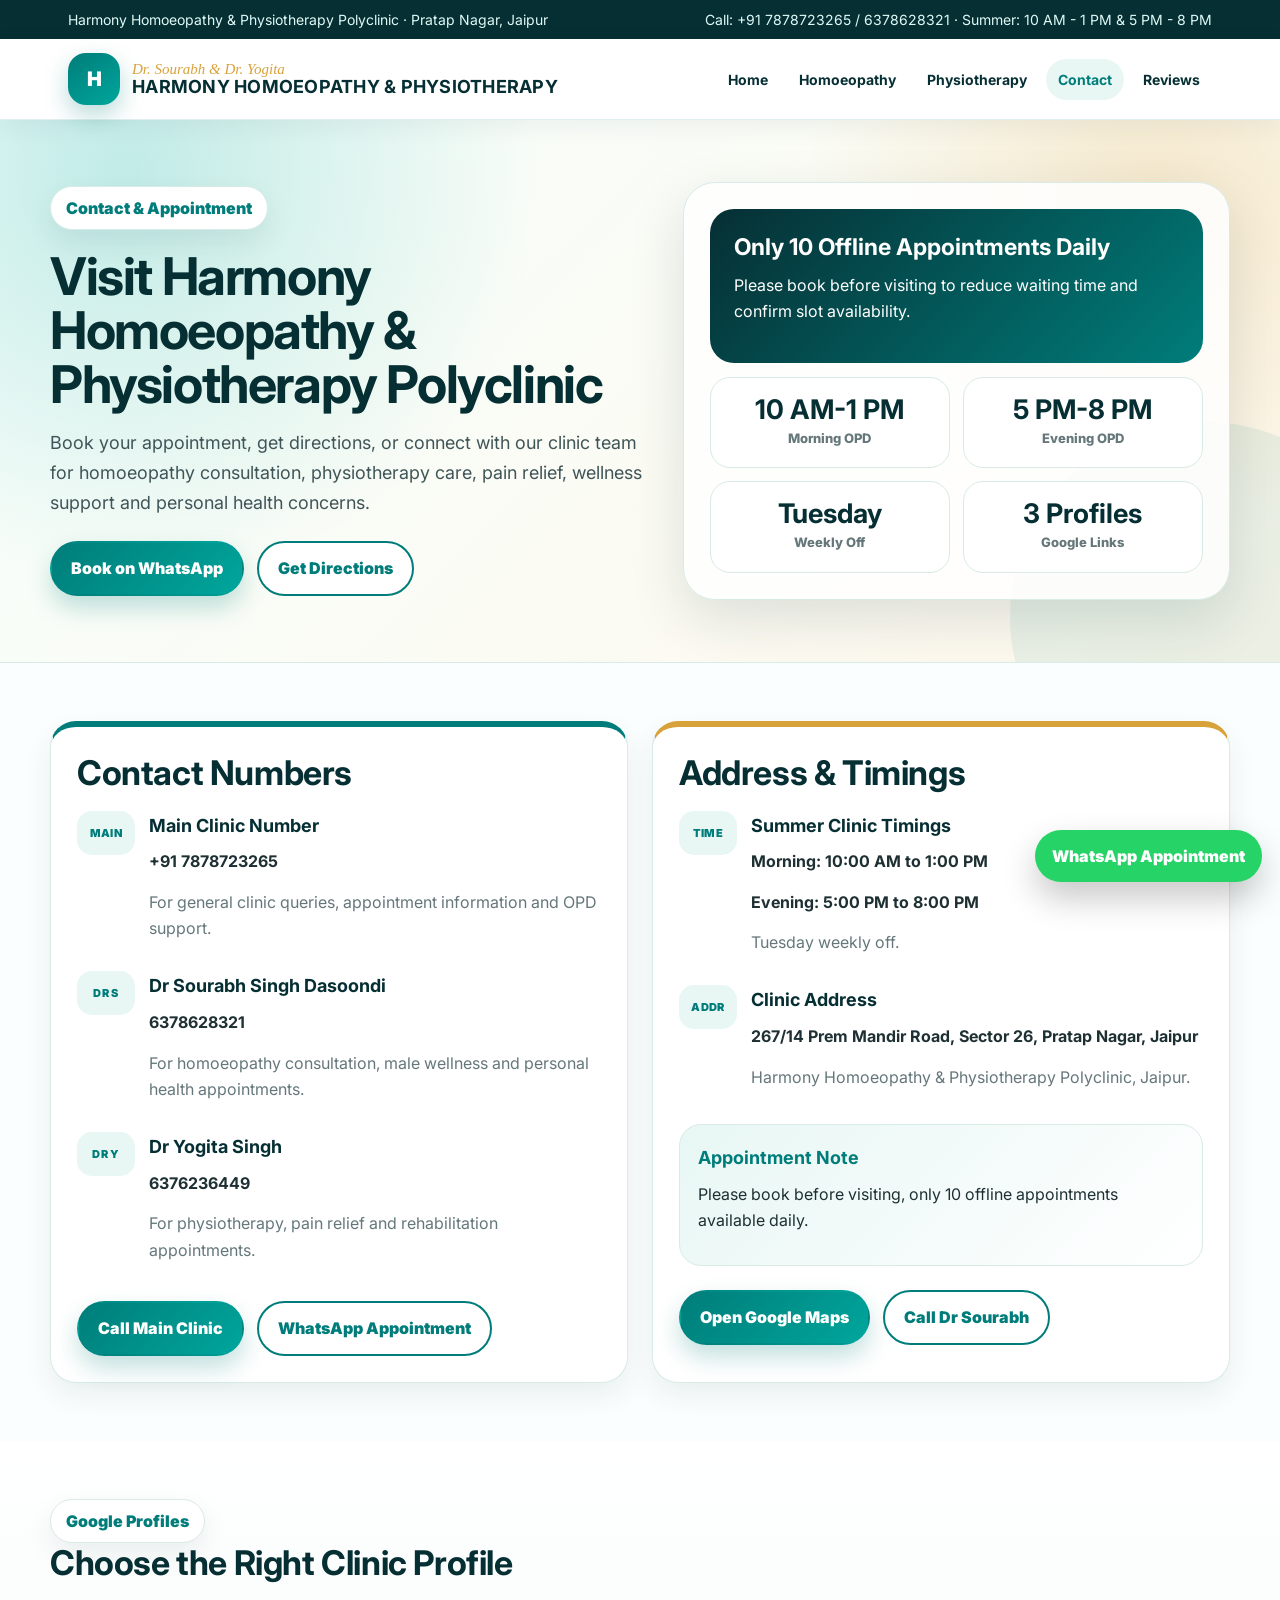
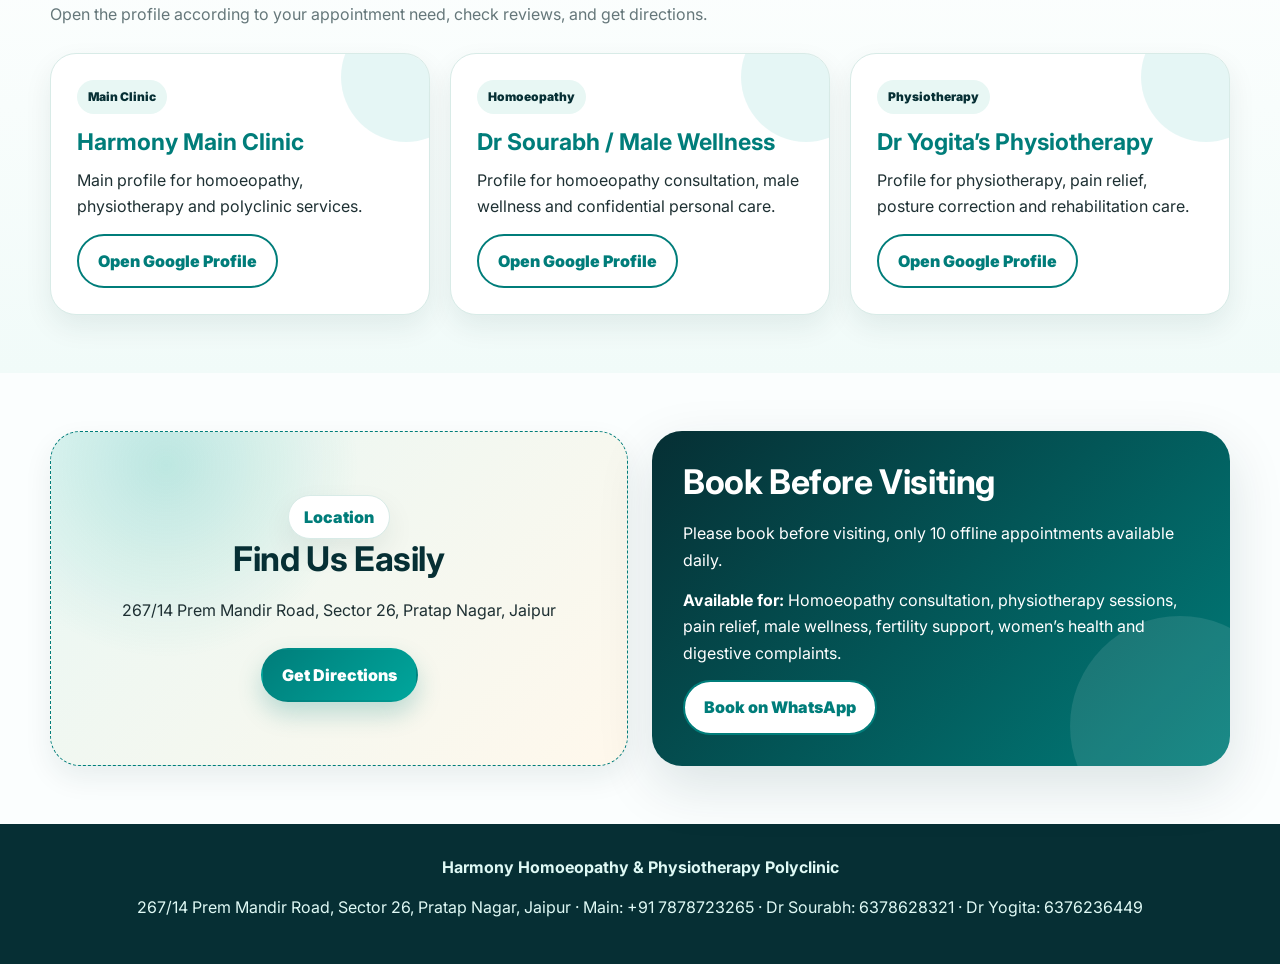
==== contact.html @ 1eda66c4 "Add files via upload" ====
<!DOCTYPE html>
<html lang="en">
<head>
<meta charset="UTF-8">
<meta name="viewport" content="width=device-width, initial-scale=1.0">
<title>Contact | Harmony Homoeopathy & Physiotherapy Polyclinic</title>
<meta name="description" content="Contact Harmony Homoeopathy & Physiotherapy Polyclinic, Pratap Nagar Jaipur. Book appointment with Dr Sourabh Singh Dasoondi and Dr Yogita Singh.">
<link rel="preconnect" href="https://fonts.googleapis.com">
<link rel="preconnect" href="https://fonts.gstatic.com" crossorigin>
<link href="https://fonts.googleapis.com/css2?family=Inter:wght@400;600;700;800;900&display=swap" rel="stylesheet">
<style>
:root{
  --deep:#062f34;
  --teal:#007d7a;
  --teal2:#00a69c;
  --mint:#e8f7f4;
  --cream:#fff8ec;
  --gold:#d8a23a;
  --orange:#f2a24a;
  --ink:#1e3033;
  --muted:#65777a;
  --line:#d8ebe7;
  --white:#fff;
  --shadow:0 20px 55px rgba(6,47,52,.13);
  --soft-shadow:0 12px 28px rgba(6,47,52,.08);
  --radius:26px;
}
*{box-sizing:border-box}
html{scroll-behavior:smooth}
body{margin:0;font-family:Inter,Segoe UI,Arial,sans-serif;background:#fbfefe;color:var(--ink);line-height:1.65}
a{text-decoration:none;color:inherit}
p{margin:0 0 14px}
.muted{color:var(--muted)}

.top-strip{background:var(--deep);color:#dff9f5;font-size:14px}
.top-strip .wrap{max-width:1180px;margin:auto;padding:8px 18px;display:flex;justify-content:space-between;gap:16px;flex-wrap:wrap}

.header{position:sticky;top:0;z-index:99;background:rgba(255,255,255,.94);backdrop-filter:blur(14px);border-bottom:1px solid rgba(0,125,122,.12);box-shadow:0 6px 24px rgba(6,47,52,.06)}
.nav-wrap{max-width:1180px;margin:auto;display:flex;align-items:center;justify-content:space-between;gap:18px;padding:14px 18px}
.brand{display:flex;align-items:center;gap:12px}
.logo{width:52px;height:52px;border-radius:18px;background:linear-gradient(145deg,var(--teal),var(--teal2));display:grid;place-items:center;color:white;font-weight:900;font-size:20px;box-shadow:0 10px 24px rgba(0,125,122,.28)}
.brand-text small{display:block;font-family:Georgia,serif;font-size:15px;font-style:italic;color:var(--gold);line-height:1.1}
.brand-text strong{display:block;color:var(--deep);font-size:18px;letter-spacing:.25px;line-height:1.15;text-transform:uppercase}
nav{display:flex;gap:7px;flex-wrap:wrap;justify-content:flex-end}
nav a{padding:9px 12px;border-radius:999px;color:var(--deep);font-weight:700;font-size:14px}
nav a:hover,nav a.active{background:var(--mint);color:var(--teal)}

h1{font-size:52px;line-height:1.04;margin:20px 0 16px;color:var(--deep);letter-spacing:-1.4px}
h2{font-size:34px;line-height:1.18;margin:0 0 18px;color:var(--deep);letter-spacing:-.4px}
h3{font-size:23px;line-height:1.25;margin:0 0 10px;color:var(--teal)}
h4{font-size:18px;margin:0 0 8px;color:var(--deep)}
.lead{font-size:18px;color:#405558;max-width:760px}
.eyebrow{display:inline-flex;gap:8px;align-items:center;background:white;border:1px solid var(--line);color:var(--teal);padding:8px 15px;border-radius:999px;font-weight:900;box-shadow:var(--soft-shadow)}

.page-title{position:relative;overflow:hidden;background:radial-gradient(circle at 10% 10%,rgba(0,166,156,.22),transparent 33%),radial-gradient(circle at 90% 15%,rgba(216,162,58,.20),transparent 28%),linear-gradient(135deg,#f6fffd 0%,#fff8ec 100%);padding:62px 18px;border-bottom:1px solid var(--line)}
.page-title:after{content:"";position:absolute;right:-120px;bottom:-150px;width:390px;height:390px;border-radius:50%;background:rgba(0,125,122,.08)}
.container{max-width:1180px;margin:auto;position:relative;z-index:1}
.hero-contact{display:grid;grid-template-columns:1.05fr .95fr;gap:28px;align-items:center}
.hero-panel{background:rgba(255,255,255,.86);border:1px solid var(--line);border-radius:32px;padding:26px;box-shadow:var(--shadow)}
.panel-top{background:linear-gradient(135deg,var(--deep),var(--teal));color:white;border-radius:24px;padding:24px}
.panel-top h3{color:white}
.stats{display:grid;grid-template-columns:1fr 1fr;gap:13px;margin-top:14px}
.stat{background:white;border:1px solid var(--line);border-radius:20px;padding:18px;text-align:center}
.stat strong{display:block;color:var(--deep);font-size:27px;line-height:1}
.stat span{display:block;color:var(--muted);font-size:13px;font-weight:800;margin-top:5px}

.section{padding:58px 18px}
.section.alt{background:linear-gradient(180deg,#fff,#f1fbf9)}
.section-head{max-width:820px;margin:0 0 26px}
.grid-2{display:grid;grid-template-columns:1fr 1fr;gap:24px}
.grid-3{display:grid;grid-template-columns:repeat(3,1fr);gap:20px}
.card{background:white;border:1px solid var(--line);border-radius:var(--radius);box-shadow:var(--soft-shadow);padding:26px}
.card.accent{border-top:6px solid var(--teal)}
.card.gold{border-top:6px solid var(--gold)}
.info-row{display:flex;gap:14px;align-items:flex-start;margin:16px 0}
.info-icon{width:58px;height:44px;border-radius:15px;background:var(--mint);display:grid;place-items:center;flex:0 0 auto;font-size:11px;font-weight:900;color:var(--teal);letter-spacing:.3px}
.cta-row{display:flex;flex-wrap:wrap;gap:13px;margin-top:24px}
.btn{display:inline-flex;align-items:center;justify-content:center;gap:8px;border-radius:999px;padding:12px 19px;font-weight:900;border:2px solid transparent;transition:.2s}
.btn-primary{background:linear-gradient(135deg,var(--teal),var(--teal2));color:white;box-shadow:0 12px 24px rgba(0,125,122,.24)}
.btn-primary:hover{transform:translateY(-2px)}
.btn-outline{background:white;border-color:var(--teal);color:var(--teal)}
.btn-outline:hover{background:var(--teal);color:white}
.notice-card{background:linear-gradient(135deg,var(--mint),#fff);border:1px solid var(--line);border-radius:22px;padding:18px;margin-top:20px}
.notice-card h4{color:var(--teal)}

.profile-card{position:relative;overflow:hidden;min-height:245px}
.profile-card:before{content:"";position:absolute;right:-42px;top:-42px;width:130px;height:130px;border-radius:50%;background:rgba(0,166,156,.10)}
.profile-card>*{position:relative;z-index:1}
.profile-tag{display:inline-flex;background:var(--mint);color:var(--deep);border-radius:999px;padding:7px 11px;font-weight:900;font-size:12px;margin-bottom:14px}

.map-card{min-height:310px;border-radius:30px;background:radial-gradient(circle at 20% 10%,rgba(0,166,156,.20),transparent 35%),linear-gradient(135deg,var(--mint),var(--cream));border:1px dashed var(--teal);display:grid;place-items:center;text-align:center;padding:28px;box-shadow:var(--soft-shadow)}
.banner{background:linear-gradient(135deg,var(--deep),var(--teal));color:white;border-radius:30px;padding:31px;box-shadow:var(--shadow);position:relative;overflow:hidden}
.banner:after{content:"";position:absolute;right:-60px;bottom:-70px;width:220px;height:220px;border-radius:50%;background:rgba(255,255,255,.10)}
.banner h2,.banner h3{color:white}
.banner>*{position:relative;z-index:1}

.footer{background:var(--deep);color:#dff9f5;padding:30px 18px;text-align:center}
.whatsapp-float{position:fixed;right:18px;bottom:18px;background:#25D366;color:white;border-radius:999px;padding:13px 17px;font-weight:900;box-shadow:0 16px 34px rgba(0,0,0,.22);z-index:100}

@media(max-width:950px){
  .hero-contact,.grid-2,.grid-3{grid-template-columns:1fr}
  .nav-wrap{align-items:flex-start;flex-direction:column}
  nav{justify-content:flex-start}
  h1{font-size:38px}
  .section{padding:44px 16px}
  .page-title{padding:46px 16px}
  .stats{grid-template-columns:1fr 1fr}
}
@media(max-width:560px){
  .top-strip .wrap{font-size:12px}
  .brand-text strong{font-size:15px}
  .brand-text small{font-size:13px}
  .logo{width:44px;height:44px;border-radius:15px}
  nav a{font-size:12px;padding:7px 9px}
  h1{font-size:32px}
  h2{font-size:27px}
  .stats{grid-template-columns:1fr}
  .info-row{flex-direction:column}
  .whatsapp-float{left:18px;right:18px;text-align:center}
}
</style>
</head>
<body>

<div class="top-strip">
  <div class="wrap">
    <span>Harmony Homoeopathy & Physiotherapy Polyclinic · Pratap Nagar, Jaipur</span>
    <span>Call: +91 7878723265 / 6378628321 · Summer: 10 AM - 1 PM & 5 PM - 8 PM</span>
  </div>
</div>

<header class="header">
  <div class="nav-wrap">
    <a class="brand" href="index.html">
      <span class="logo">H</span>
      <span class="brand-text">
        <small>Dr. Sourabh & Dr. Yogita</small>
        <strong>Harmony Homoeopathy & Physiotherapy</strong>
      </span>
    </a>
    <nav>
      <a href="index.html">Home</a>
      <a href="homoeopathy.html">Homoeopathy</a>
      <a href="physiotherapy.html">Physiotherapy</a>
      <a class="active" href="contact.html">Contact</a>
      <a href="reviews.html">Reviews</a>
    </nav>
  </div>
</header>

<main>
<section class="page-title">
  <div class="container hero-contact">
    <div>
      <span class="eyebrow">Contact & Appointment</span>
      <h1>Visit Harmony Homoeopathy & Physiotherapy Polyclinic</h1>
      <p class="lead">Book your appointment, get directions, or connect with our clinic team for homoeopathy consultation, physiotherapy care, pain relief, wellness support and personal health concerns.</p>
      <div class="cta-row">
        <a class="btn btn-primary" href="https://wa.me/917878723265?text=Hello%20Harmony%20Clinic%2C%20I%20want%20to%20book%20an%20appointment.">Book on WhatsApp</a>
        <a class="btn btn-outline" href="https://maps.app.goo.gl/d9DoXxW7UZDXTtCz5" target="_blank" rel="noopener">Get Directions</a>
      </div>
    </div>

    <div class="hero-panel">
      <div class="panel-top">
        <h3>Only 10 Offline Appointments Daily</h3>
        <p>Please book before visiting to reduce waiting time and confirm slot availability.</p>
      </div>
      <div class="stats">
        <div class="stat"><strong>10 AM-1 PM</strong><span>Morning OPD</span></div>
        <div class="stat"><strong>5 PM-8 PM</strong><span>Evening OPD</span></div>
        <div class="stat"><strong>Tuesday</strong><span>Weekly Off</span></div>
        <div class="stat"><strong>3 Profiles</strong><span>Google Links</span></div>
      </div>
    </div>
  </div>
</section>

<section class="section">
  <div class="container grid-2">
    <div class="card accent">
      <h2>Contact Numbers</h2>

      <div class="info-row">
        <div class="info-icon">MAIN</div>
        <div>
          <h4>Main Clinic Number</h4>
          <p><strong>+91 7878723265</strong></p>
          <p class="muted">For general clinic queries, appointment information and OPD support.</p>
        </div>
      </div>

      <div class="info-row">
        <div class="info-icon">DR S</div>
        <div>
          <h4>Dr Sourabh Singh Dasoondi</h4>
          <p><strong>6378628321</strong></p>
          <p class="muted">For homoeopathy consultation, male wellness and personal health appointments.</p>
        </div>
      </div>

      <div class="info-row">
        <div class="info-icon">DR Y</div>
        <div>
          <h4>Dr Yogita Singh</h4>
          <p><strong>6376236449</strong></p>
          <p class="muted">For physiotherapy, pain relief and rehabilitation appointments.</p>
        </div>
      </div>

      <div class="cta-row">
        <a class="btn btn-primary" href="tel:+917878723265">Call Main Clinic</a>
        <a class="btn btn-outline" href="https://wa.me/917878723265?text=Hello%20Harmony%20Clinic%2C%20I%20want%20to%20book%20an%20appointment.">WhatsApp Appointment</a>
      </div>
    </div>

    <div class="card gold">
      <h2>Address & Timings</h2>

      <div class="info-row">
        <div class="info-icon">TIME</div>
        <div>
          <h4>Summer Clinic Timings</h4>
          <p><strong>Morning: 10:00 AM to 1:00 PM</strong></p>
          <p><strong>Evening: 5:00 PM to 8:00 PM</strong></p>
          <p class="muted">Tuesday weekly off.</p>
        </div>
      </div>

      <div class="info-row">
        <div class="info-icon">ADDR</div>
        <div>
          <h4>Clinic Address</h4>
          <p><strong>267/14 Prem Mandir Road, Sector 26, Pratap Nagar, Jaipur</strong></p>
          <p class="muted">Harmony Homoeopathy & Physiotherapy Polyclinic, Jaipur.</p>
        </div>
      </div>

      <div class="notice-card">
        <h4>Appointment Note</h4>
        <p>Please book before visiting, only 10 offline appointments available daily.</p>
      </div>

      <div class="cta-row">
        <a class="btn btn-primary" href="https://maps.app.goo.gl/d9DoXxW7UZDXTtCz5" target="_blank" rel="noopener">Open Google Maps</a>
        <a class="btn btn-outline" href="tel:+916378628321">Call Dr Sourabh</a>
      </div>
    </div>
  </div>
</section>

<section class="section alt">
  <div class="container">
    <div class="section-head">
      <span class="eyebrow">Google Profiles</span>
      <h2>Choose the Right Clinic Profile</h2>
      <p class="muted">Open the profile according to your appointment need, check reviews, and get directions.</p>
    </div>

    <div class="grid-3">
      <div class="card profile-card">
        <span class="profile-tag">Main Clinic</span>
        <h3>Harmony Main Clinic</h3>
        <p>Main profile for homoeopathy, physiotherapy and polyclinic services.</p>
        <a class="btn btn-outline" href="https://share.google/MyPL8CNmoMyCmN3Oh" target="_blank" rel="noopener">Open Google Profile</a>
      </div>

      <div class="card profile-card">
        <span class="profile-tag">Homoeopathy</span>
        <h3>Dr Sourabh / Male Wellness</h3>
        <p>Profile for homoeopathy consultation, male wellness and confidential personal care.</p>
        <a class="btn btn-outline" href="https://share.google/idbs3Wg8FSLYg8CUC" target="_blank" rel="noopener">Open Google Profile</a>
      </div>

      <div class="card profile-card">
        <span class="profile-tag">Physiotherapy</span>
        <h3>Dr Yogita’s Physiotherapy</h3>
        <p>Profile for physiotherapy, pain relief, posture correction and rehabilitation care.</p>
        <a class="btn btn-outline" href="https://share.google/gU1znSv0WjcnQSQoZ" target="_blank" rel="noopener">Open Google Profile</a>
      </div>
    </div>
  </div>
</section>

<section class="section">
  <div class="container grid-2">
    <div class="map-card">
      <div>
        <span class="eyebrow">Location</span>
        <h2>Find Us Easily</h2>
        <p>267/14 Prem Mandir Road, Sector 26, Pratap Nagar, Jaipur</p>
        <div class="cta-row" style="justify-content:center">
          <a class="btn btn-primary" href="https://maps.app.goo.gl/d9DoXxW7UZDXTtCz5" target="_blank" rel="noopener">Get Directions</a>
        </div>
      </div>
    </div>

    <div class="banner">
      <h2>Book Before Visiting</h2>
      <p>Please book before visiting, only 10 offline appointments available daily.</p>
      <p><strong>Available for:</strong> Homoeopathy consultation, physiotherapy sessions, pain relief, male wellness, fertility support, women’s health and digestive complaints.</p>
      <a class="btn btn-outline" href="https://wa.me/917878723265?text=Hello%20Harmony%20Clinic%2C%20I%20want%20to%20book%20an%20appointment.">Book on WhatsApp</a>
    </div>
  </div>
</section>
</main>

<a class="whatsapp-float" href="https://wa.me/917878723265?text=Hello%20Harmony%20Clinic%2C%20I%20want%20to%20book%20an%20appointment.">WhatsApp Appointment</a>

<footer class="footer">
  <p><strong>Harmony Homoeopathy & Physiotherapy Polyclinic</strong></p>
  <p>267/14 Prem Mandir Road, Sector 26, Pratap Nagar, Jaipur · Main: +91 7878723265 · Dr Sourabh: 6378628321 · Dr Yogita: 6376236449</p>
</footer>
</body>
</html>
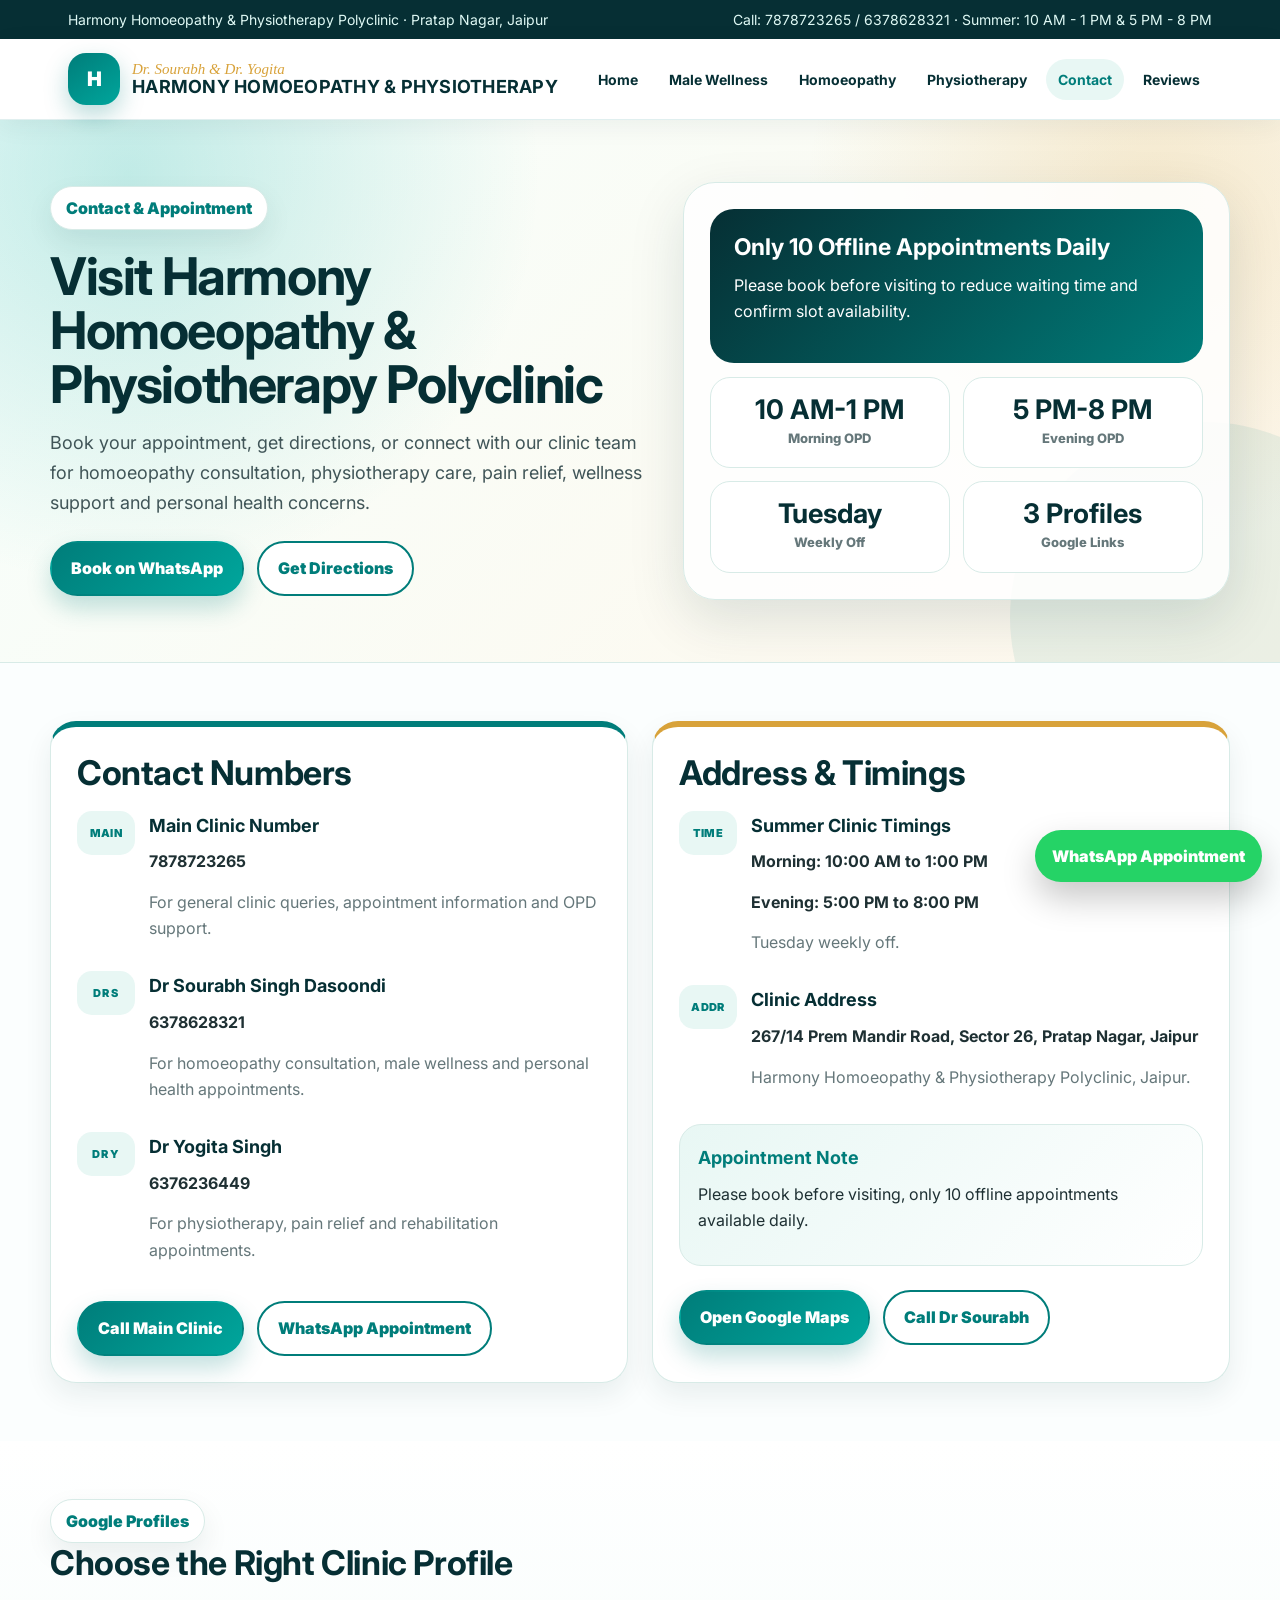
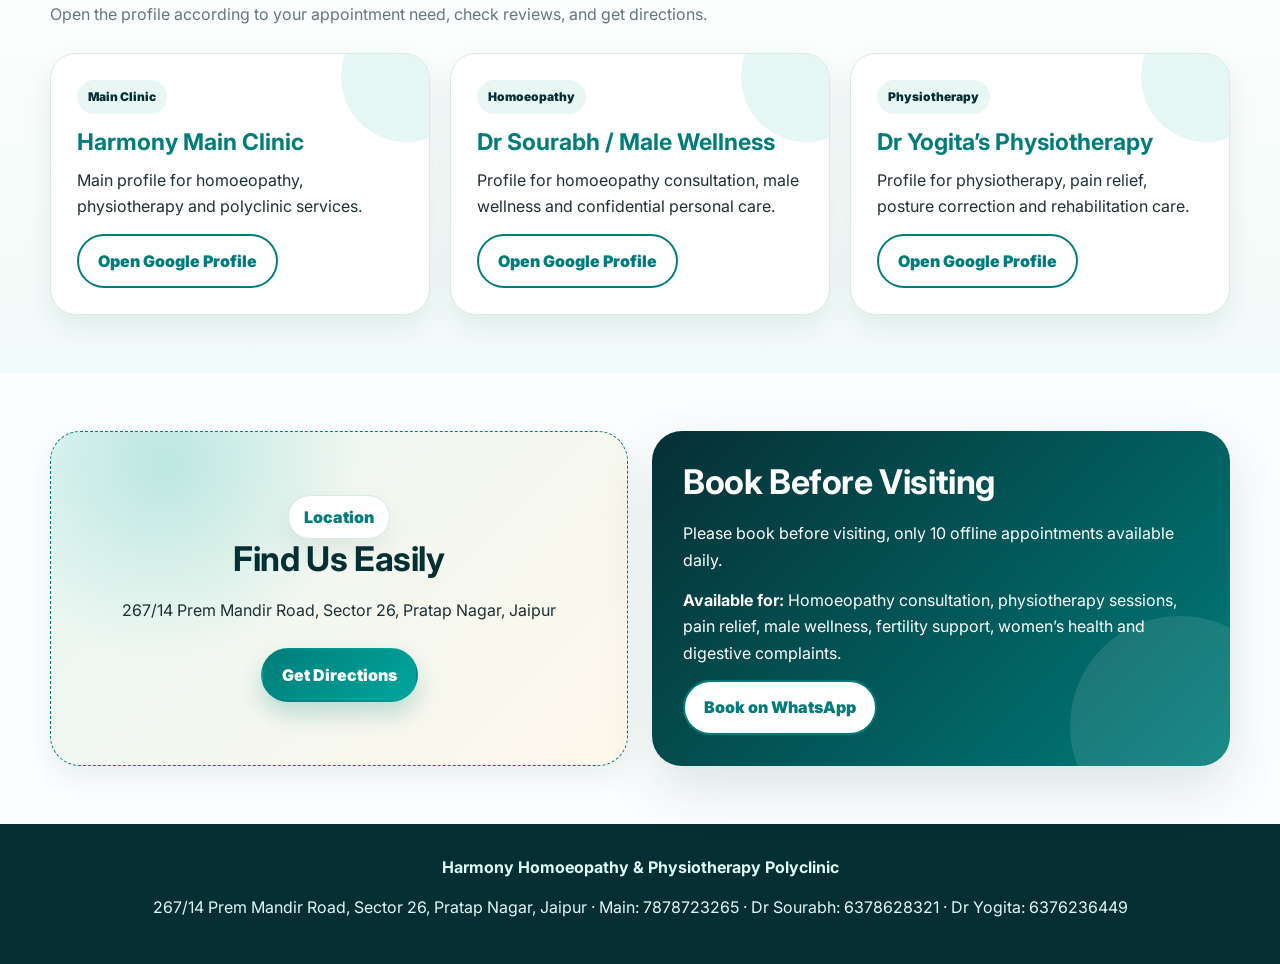
==== commit 58cfe405: "Add files via upload" ====
--- a/contact.html
+++ b/contact.html
@@ -125,7 +125,7 @@
 <div class="top-strip">
   <div class="wrap">
     <span>Harmony Homoeopathy & Physiotherapy Polyclinic · Pratap Nagar, Jaipur</span>
-    <span>Call: +91 7878723265 / 6378628321 · Summer: 10 AM - 1 PM & 5 PM - 8 PM</span>
+    <span>Call: 7878723265 / 6378628321 · Summer: 10 AM - 1 PM & 5 PM - 8 PM</span>
   </div>
 </div>
 
@@ -138,13 +138,7 @@
         <strong>Harmony Homoeopathy & Physiotherapy</strong>
       </span>
     </a>
-    <nav>
-      <a href="index.html">Home</a>
-      <a href="homoeopathy.html">Homoeopathy</a>
-      <a href="physiotherapy.html">Physiotherapy</a>
-      <a class="active" href="contact.html">Contact</a>
-      <a href="reviews.html">Reviews</a>
-    </nav>
+    <nav><a href="index.html">Home</a><a href="male-wellness.html">Male Wellness</a><a href="homoeopathy.html">Homoeopathy</a><a href="physiotherapy.html">Physiotherapy</a><a class="active" href="contact.html">Contact</a><a href="reviews.html">Reviews</a></nav>
   </div>
 </header>
 
@@ -185,7 +179,7 @@
         <div class="info-icon">MAIN</div>
         <div>
           <h4>Main Clinic Number</h4>
-          <p><strong>+91 7878723265</strong></p>
+          <p><strong>7878723265</strong></p>
           <p class="muted">For general clinic queries, appointment information and OPD support.</p>
         </div>
       </div>
@@ -309,7 +303,7 @@
 
 <footer class="footer">
   <p><strong>Harmony Homoeopathy & Physiotherapy Polyclinic</strong></p>
-  <p>267/14 Prem Mandir Road, Sector 26, Pratap Nagar, Jaipur · Main: +91 7878723265 · Dr Sourabh: 6378628321 · Dr Yogita: 6376236449</p>
+  <p>267/14 Prem Mandir Road, Sector 26, Pratap Nagar, Jaipur · Main: 7878723265 · Dr Sourabh: 6378628321 · Dr Yogita: 6376236449</p>
 </footer>
 </body>
 </html>
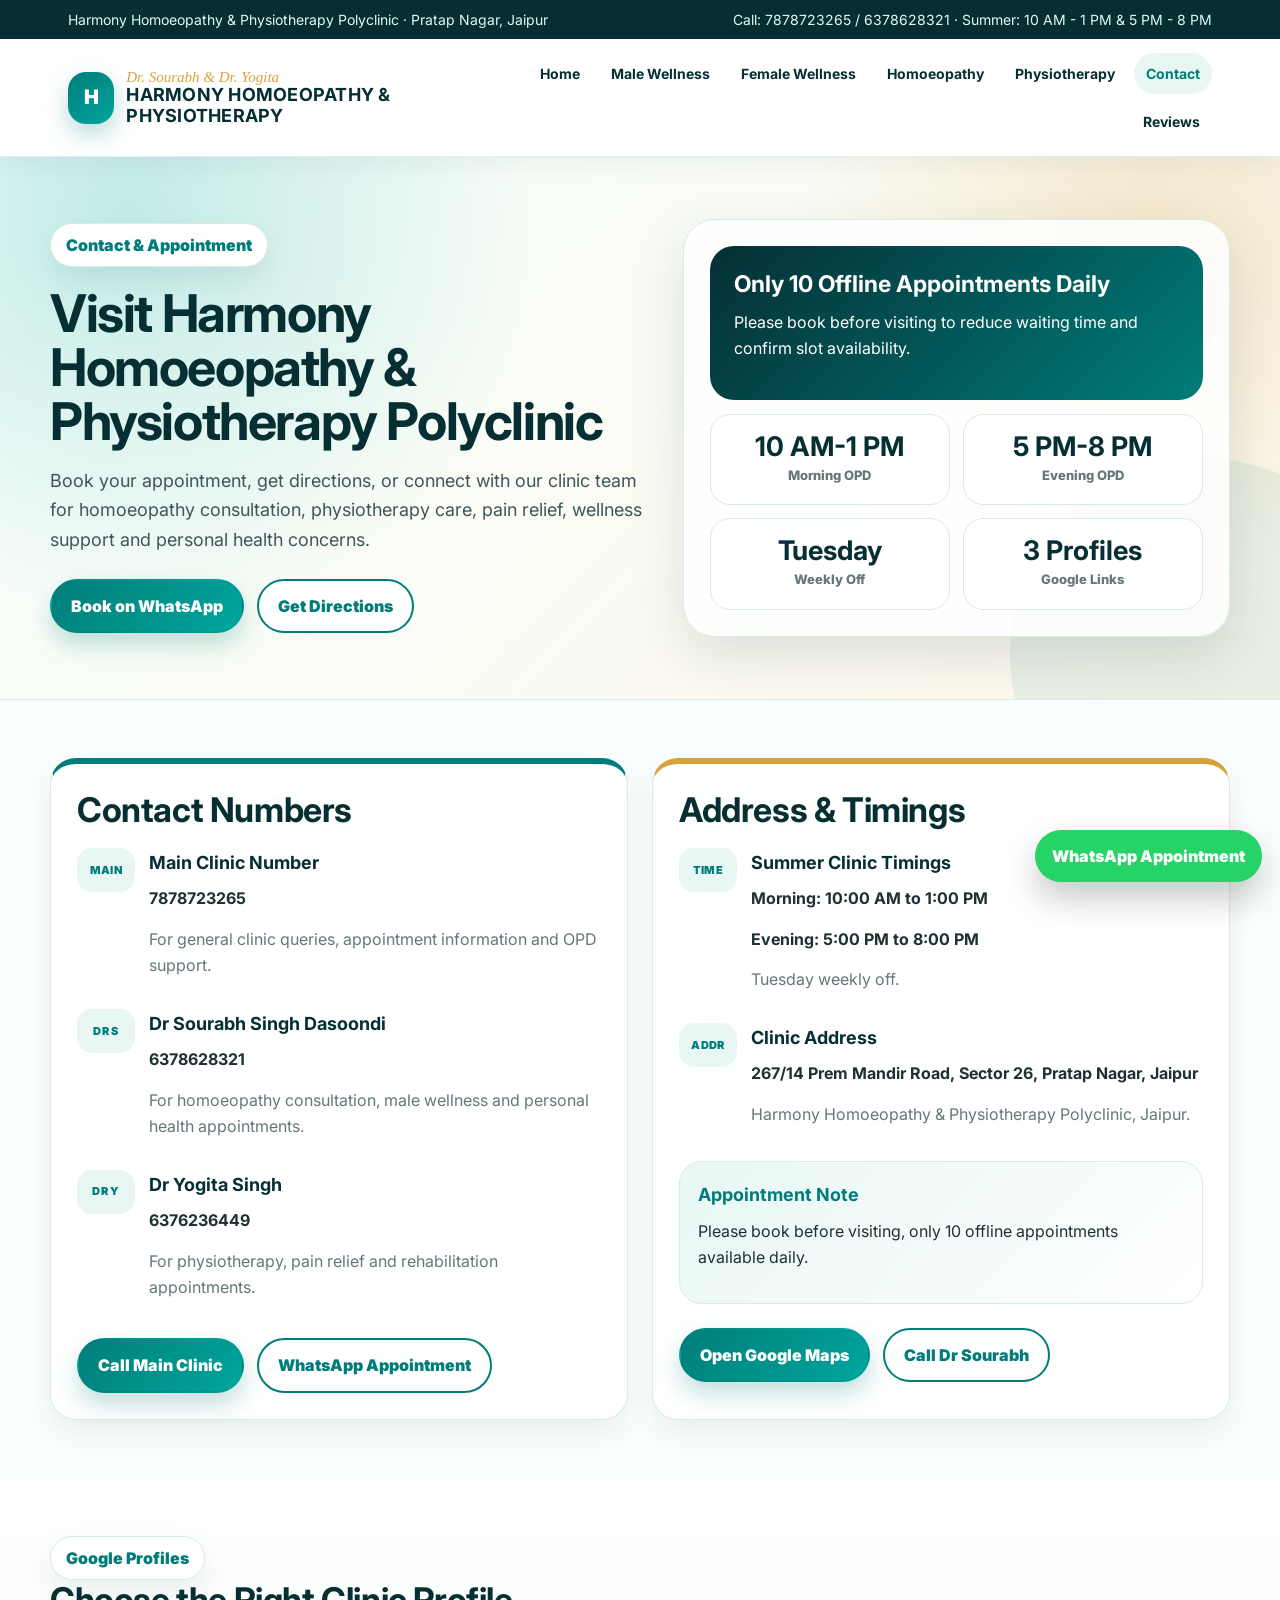
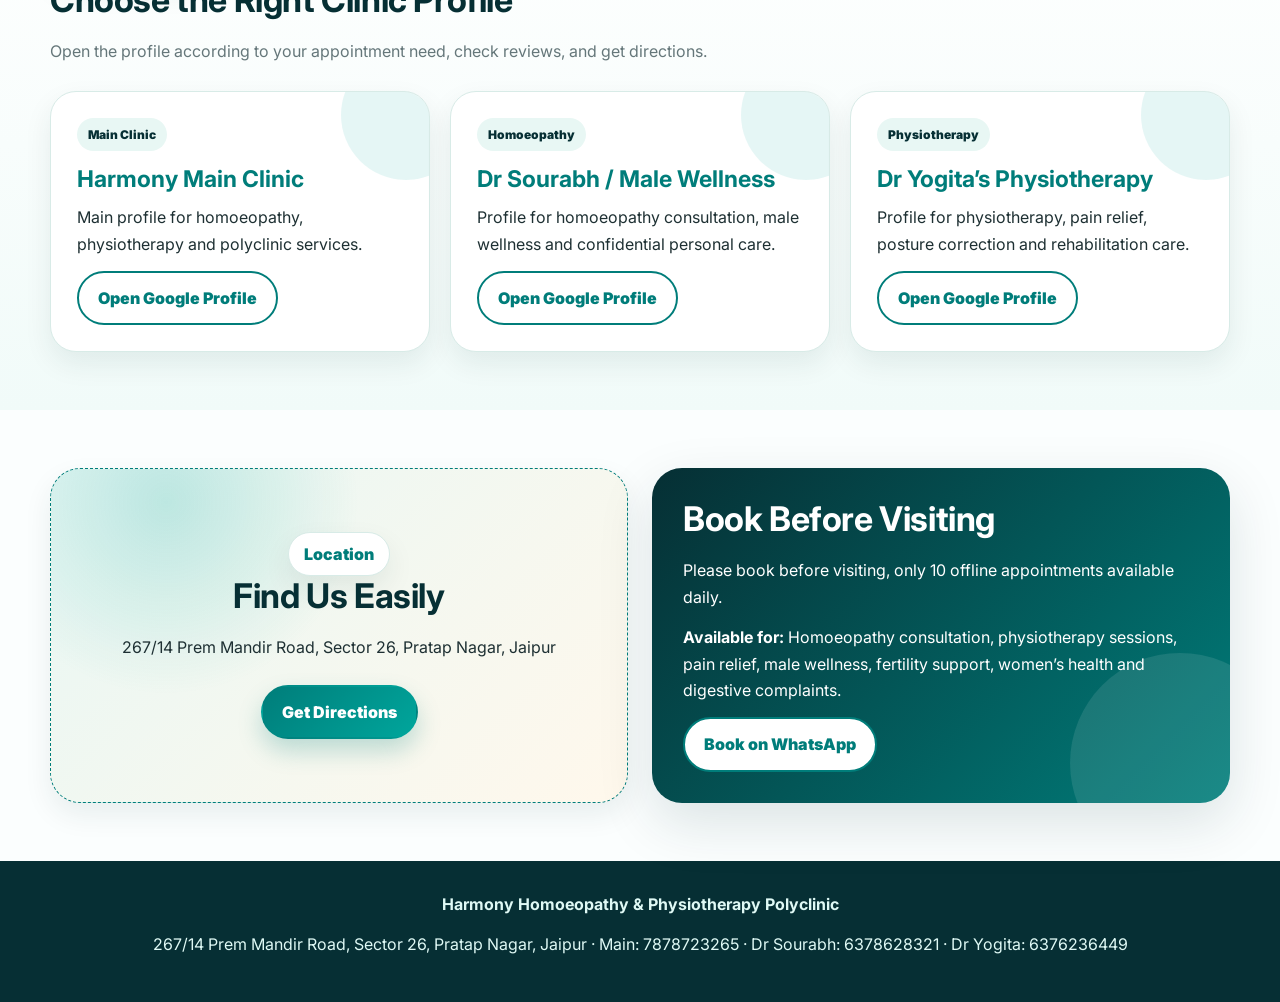
==== commit ff0dd25a: "Add files via upload" ====
--- a/contact.html
+++ b/contact.html
@@ -138,7 +138,7 @@
         <strong>Harmony Homoeopathy & Physiotherapy</strong>
       </span>
     </a>
-    <nav><a href="index.html">Home</a><a href="male-wellness.html">Male Wellness</a><a href="homoeopathy.html">Homoeopathy</a><a href="physiotherapy.html">Physiotherapy</a><a class="active" href="contact.html">Contact</a><a href="reviews.html">Reviews</a></nav>
+    <nav><a href="index.html">Home</a><a href="male-wellness.html">Male Wellness</a><a href="female-wellness.html">Female Wellness</a><a href="homoeopathy.html">Homoeopathy</a><a href="physiotherapy.html">Physiotherapy</a><a class="active" href="contact.html">Contact</a><a href="reviews.html">Reviews</a></nav>
   </div>
 </header>
 
